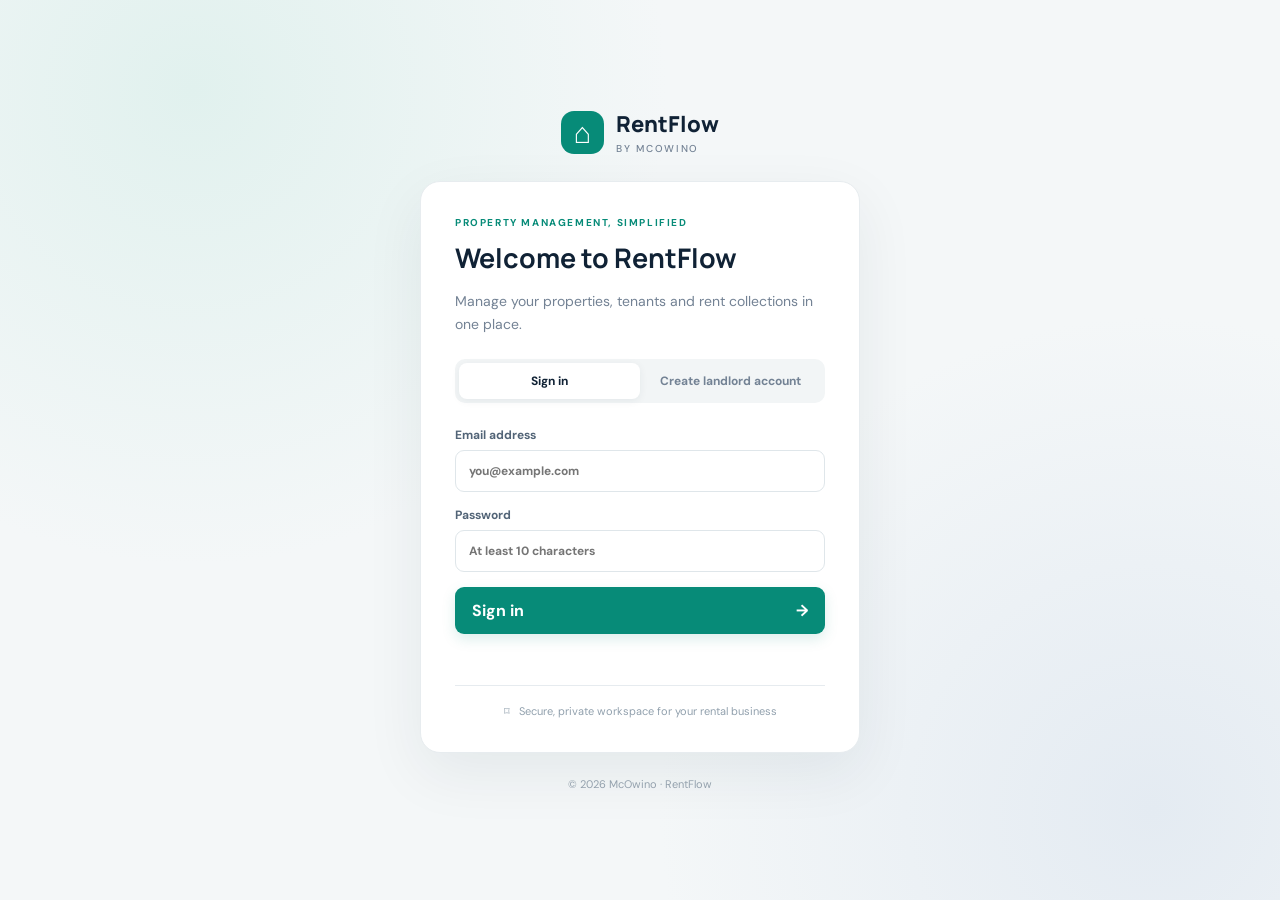
==== frontend/index.html @ e42f2692 "Update index.html" ====
<!doctype html><html lang="en"><head><meta charset="utf-8"><meta name="viewport" content="width=device-width,initial-scale=1"><meta name="theme-color" content="#102235"><meta name="description" content="RentFlow by McOwino — property, tenant and rent management platform."><title>RentFlow by McOwino</title><link rel="preconnect" href="https://fonts.googleapis.com"><link href="https://fonts.googleapis.com/css2?family=DM+Sans:wght@400;500;600;700&family=Manrope:wght@600;700;800&display=swap" rel="stylesheet"><link rel="stylesheet" href="style.css"></head><body><div id="app"><section class="auth-shell"><div class="brand"><span class="brand-icon">⌂</span><span>RentFlow <small>by McOwino</small></span></div><div class="auth-card"><div class="eyebrow">PROPERTY MANAGEMENT, SIMPLIFIED</div><h1>Welcome to RentFlow</h1><p class="muted">Manage your properties, tenants and rent collections in one place.</p><div class="tabs"><button class="tab active" data-tab="login">Sign in</button><button class="tab" data-tab="signup">Create landlord account</button></div><form id="authForm"><label id="nameWrap" class="hidden">Full name<input name="name" autocomplete="name"></label><label>Email address<input name="email" type="email" required autocomplete="email" placeholder="you@example.com"></label><label>Password<input name="password" type="password" required minlength="10" autocomplete="current-password" placeholder="At least 10 characters"></label><button class="primary wide" type="submit" id="authSubmit">Sign in <span>→</span></button><div id="authError" class="error"></div></form><div class="secure-note">⌑ &nbsp; Secure, private workspace for your rental business</div></div><footer>© <span id="year"></span> McOwino · RentFlow</footer></section></div><script src="app.js"></script></body></html>

<!-- TWITTER / X -->
<meta name="twitter:card" content="summary_large_image">
<meta name="twitter:title" content="RentFlow by McOwino">
<meta name="twitter:description" content="Smart tenant management and seamless rent payment solutions.">
<meta name="twitter:image" content="https://222renflow.vercel.app/img/rentflow.png">

<!-- OPEN GRAPH -->
<meta property="og:type" content="website">
<meta property="og:title" content="RentFlow by McOwino | Smart Property Management">
<meta property="og:description" content="Manage tenants, track rent payments, monitor properties and simplify rental management with RentFlow.">
<meta property="og:site_name" content="RentFlow by McOwino">
<meta property="og:url" content="https://222rentflow.vercel.app">
<meta property="og:image" content="https://222rentflow.vercel.app/img/rentflow.png">
<meta property="og:image:alt" content="RentFlow by McOwino Logo">
<meta property="og:image:type" content="image/png">
---- frontend/style.css ----
:root{--navy:#102235;--navy2:#172f45;--teal:#078b78;--teal2:#0ba58e;--ink:#182b3c;--muted:#738294;--line:#e6ebef;--bg:#f4f7f8;--white:#fff;--red:#c44747;--gold:#d9a441}*{box-sizing:border-box}body{margin:0;background:var(--bg);color:var(--ink);font-family:'DM Sans',sans-serif}button,input,select,textarea{font:inherit}button{cursor:pointer}.auth-shell{min-height:100vh;display:flex;flex-direction:column;align-items:center;justify-content:center;padding:32px 18px;background:radial-gradient(circle at 15% 10%,#e1f1ee 0,transparent 35%),radial-gradient(circle at 90% 90%,#e4ebf2 0,transparent 35%),var(--bg)}.brand{display:flex;align-items:center;gap:12px;margin-bottom:26px;font:800 22px Manrope;color:var(--navy)}.brand small{display:block;font:500 10px 'DM Sans';letter-spacing:1.7px;color:var(--muted);text-transform:uppercase;margin-top:3px}.brand-icon{width:43px;height:43px;border-radius:13px;background:var(--teal);color:white;display:grid;place-items:center;font-size:29px}.auth-card{width:min(100%,440px);background:#fff;border:1px solid #e7ecef;border-radius:20px;padding:34px;box-shadow:0 20px 60px #142b3c12}.eyebrow{font-size:10px;font-weight:700;letter-spacing:1.6px;color:var(--teal)}h1,h2,h3{font-family:Manrope;margin:10px 0;color:var(--navy)}h1{font-size:27px}.muted{color:var(--muted);font-size:14px;line-height:1.6}.tabs{display:flex;background:#f2f5f6;padding:4px;border-radius:10px;margin:24px 0}.tab{border:0;background:none;padding:10px;flex:1;border-radius:8px;color:var(--muted);font-size:12px;font-weight:700}.tab.active{background:#fff;color:var(--navy);box-shadow:0 2px 8px #152d4010}label{display:block;font-size:12px;font-weight:700;color:#526477;margin:15px 0}input,select,textarea{display:block;width:100%;margin-top:7px;padding:12px 13px;border:1px solid #dfe6ea;border-radius:9px;background:#fff;color:var(--ink);outline:none}input:focus,select:focus,textarea:focus{border-color:var(--teal);box-shadow:0 0 0 3px #078b7818}.primary{border:0;background:var(--teal);color:white;padding:13px 17px;border-radius:9px;font-weight:700;box-shadow:0 5px 14px #078b7825}.primary:hover{background:var(--teal2)}.wide{width:100%;margin-top:12px;display:flex;justify-content:space-between}.error{color:var(--red);font-size:12px;margin-top:10px;min-height:16px}.secure-note{text-align:center;border-top:1px solid var(--line);margin-top:25px;padding-top:18px;color:#91a0ad;font-size:11px}footer{margin-top:24px;color:#94a1ad;font-size:11px}.hidden{display:none!important}.layout{min-height:100vh;display:grid;grid-template-columns:248px 1fr}.sidebar{background:var(--navy);color:#d9e4eb;padding:24px 16px;display:flex;flex-direction:column}.side-brand{display:flex;align-items:center;gap:10px;font:800 18px Manrope;color:white;padding:0 8px 28px}.side-brand .brand-icon{width:36px;height:36px}.side-label{font-size:9px;letter-spacing:1.5px;color:#8098a9;font-weight:700;padding:14px 10px 8px}.nav{display:flex;align-items:center;gap:12px;padding:11px 12px;border-radius:8px;color:#b9c9d4;font-size:13px;border:0;background:none;text-align:left;width:100%}.nav:hover,.nav.active{background:#ffffff13;color:#fff}.nav.active{box-shadow:inset 3px 0 var(--teal2)}.side-bottom{margin-top:auto;border-top:1px solid #ffffff18;padding-top:15px}.main{min-width:0}.topbar{height:72px;background:white;border-bottom:1px solid var(--line);display:flex;align-items:center;justify-content:space-between;padding:0 30px}.topbar h2{font-size:17px;margin:0}.user-chip{display:flex;align-items:center;gap:10px;font-size:12px}.avatar{width:34px;height:34px;border-radius:50%;display:grid;place-items:center;background:#dff2ed;color:var(--teal);font-weight:800}.content{padding:28px 30px;max-width:1440px;margin:auto}.page-head{display:flex;justify-content:space-between;align-items:center;margin-bottom:22px;gap:12px}.page-head h1{font-size:23px;margin:0}.page-head p{margin:5px 0 0;color:var(--muted);font-size:12px}.grid{display:grid;grid-template-columns:repeat(4,minmax(0,1fr));gap:15px}.metric,.panel{background:white;border:1px solid var(--line);border-radius:13px;padding:18px}.metric .label{color:var(--muted);font-size:11px;font-weight:600}.metric .value{font:800 25px Manrope;color:var(--navy);margin-top:10px}.metric .hint{font-size:10px;color:#9aa7b2;margin-top:5px}.panel{margin-top:18px}.panel-head{display:flex;align-items:center;justify-content:space-between;margin-bottom:14px}.panel-head h3{font-size:14px;margin:0}.table-wrap{overflow:auto}table{width:100%;border-collapse:collapse;font-size:12px;white-space:nowrap}th{text-align:left;color:#82909d;font-size:10px;text-transform:uppercase;letter-spacing:.6px;padding:12px;border-bottom:1px solid var(--line)}td{padding:13px 12px;border-bottom:1px solid #eff2f4}tr:last-child td{border-bottom:0}.status{display:inline-block;border-radius:20px;padding:5px 9px;font-size:10px;font-weight:700;background:#edf1f3;color:#627384}.status.PAID,.status.ACTIVE,.status.RESOLVED{background:#e4f5ef;color:#087b62}.status.UNPAID,.status.OPEN{background:#fff3df;color:#a66b12}.status.PARTIAL,.status.PENDING{background:#eaf1ff;color:#4269a8}.toolbar{display:flex;gap:9px;align-items:center;flex-wrap:wrap}.btn{border:1px solid var(--line);background:white;border-radius:8px;padding:10px 13px;font-size:11px;font-weight:700;color:var(--ink)}.btn.primary{background:var(--teal);border-color:var(--teal);color:white}.form-grid{display:grid;grid-template-columns:1fr 1fr;gap:0 14px}.form-grid .full{grid-column:1/-1}.modal-back{position:fixed;inset:0;background:#0c1d2c80;display:grid;place-items:center;padding:20px;z-index:5}.modal{background:white;border-radius:15px;padding:24px;width:min(100%,520px);max-height:90vh;overflow:auto}.modal-head{display:flex;justify-content:space-between;align-items:center}.modal-head h3{margin:0}.close{border:0;background:#eef2f4;border-radius:50%;width:30px;height:30px}.toast{position:fixed;right:22px;bottom:22px;background:var(--navy);color:white;padding:13px 17px;border-radius:9px;font-size:12px;z-index:9;box-shadow:0 8px 30px #0002}.empty{padding:28px;text-align:center;color:#94a1ad;font-size:12px}.mobile-menu{display:none}@media(max-width:900px){.grid{grid-template-columns:repeat(2,minmax(0,1fr))}.layout{grid-template-columns:205px 1fr}.content{padding:22px 18px}.topbar{padding:0 18px}}@media(max-width:650px){.layout{display:block}.sidebar{position:fixed;z-index:4;left:-260px;top:0;bottom:0;width:245px;transition:left .2s}.sidebar.open{left:0}.mobile-menu{display:inline-flex;border:0;background:#edf3f3;border-radius:8px;padding:8px}.topbar{height:62px;padding:0 14px}.content{padding:19px 13px}.grid{gap:9px}.metric{padding:13px}.metric .value{font-size:20px}.metric .label{font-size:10px}.page-head{align-items:flex-start;flex-direction:column}.form-grid{grid-template-columns:1fr}.form-grid .full{grid-column:auto}.auth-card{padding:25px 21px}}
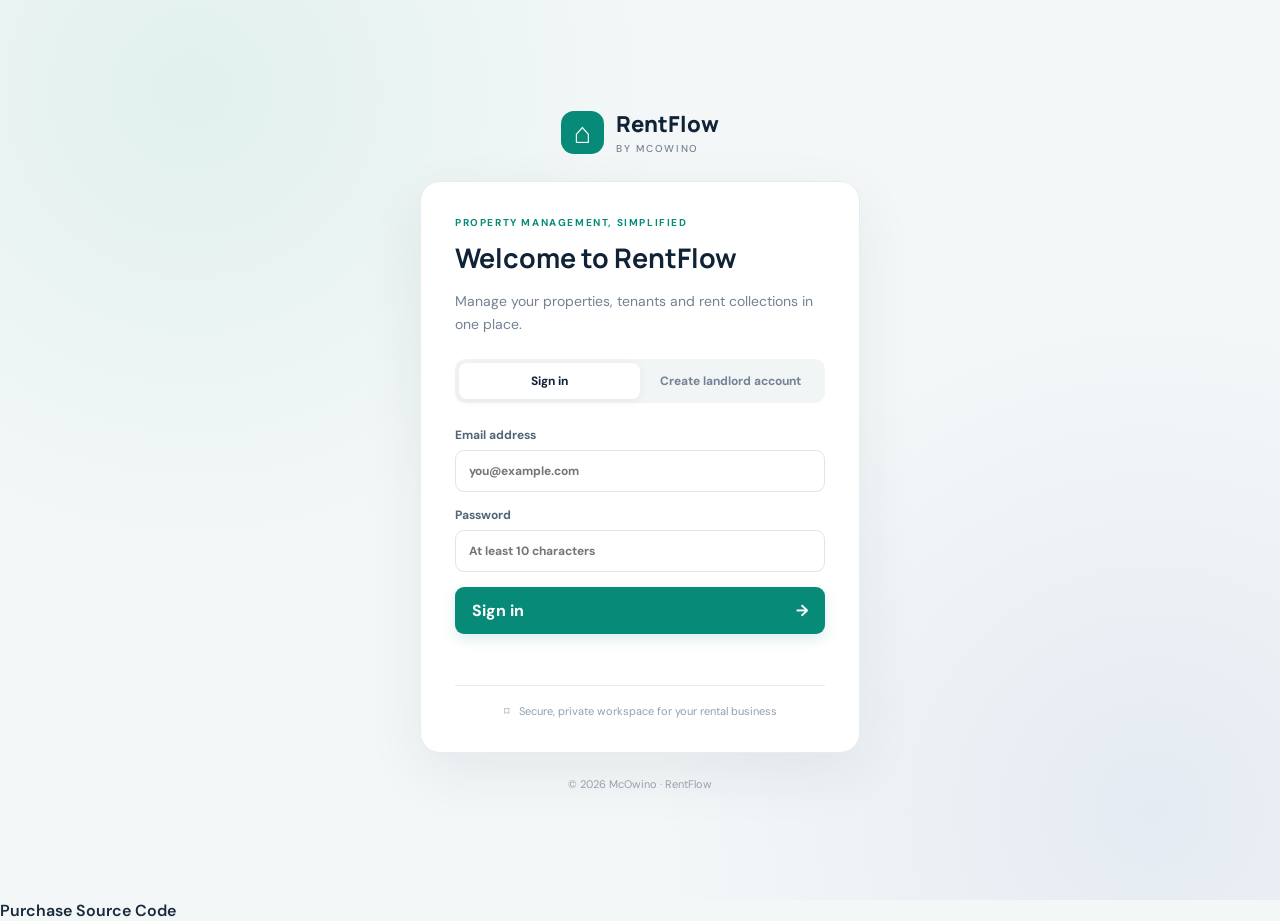
==== commit 83d78aa0: "Update index.html" ====
--- a/frontend/index.html
+++ b/frontend/index.html
@@ -4,7 +4,7 @@
 <meta name="twitter:card" content="summary_large_image">
 <meta name="twitter:title" content="RentFlow by McOwino">
 <meta name="twitter:description" content="Smart tenant management and seamless rent payment solutions.">
-<meta name="twitter:image" content="https://222renflow.vercel.app/img/rentflow.png">
+<meta name="twitter:image" content="https://raw.githubusercontent.com/22techiq/RentFlow/refs/heads/main/img/rentflow.png">
 
 <!-- OPEN GRAPH -->
 <meta property="og:type" content="website">
@@ -12,6 +12,122 @@
 <meta property="og:description" content="Manage tenants, track rent payments, monitor properties and simplify rental management with RentFlow.">
 <meta property="og:site_name" content="RentFlow by McOwino">
 <meta property="og:url" content="https://222rentflow.vercel.app">
-<meta property="og:image" content="https://222rentflow.vercel.app/img/rentflow.png">
+<meta property="og:image" content="https://raw.githubusercontent.com/22techiq/RentFlow/refs/heads/main/img/rentflow.png">
 <meta property="og:image:alt" content="RentFlow by McOwino Logo">
 <meta property="og:image:type" content="image/png">
+
+
+<!-- FAVICON -->
+<link rel="icon" type="image/png" href="https://raw.githubusercontent.com/22techiq/RentFlow/refs/heads/main/img/rentflow.png">
+<link rel="icon" type="image/x-icon" href="/img/rentflow.png">
+<link rel="apple-touch-icon" href="/img/rentflow.png">
+
+
+
+
+
+
+
+<!-- RentFlow Source Code Purchase Modal
+     Paste the trigger link and modal markup into your RentFlow footer/layout.
+     Replace APPS_SCRIPT_WEB_APP_URL with the deployed Apps Script /exec URL.
+-->
+<a href="#" id="rentflowPurchaseLink" class="rf-purchase-link">Purchase Source Code</a>
+
+<div class="rf-modal" id="rfPurchaseModal" aria-hidden="true">
+  <div class="rf-modal-backdrop" data-rf-close></div>
+  <section class="rf-modal-card" role="dialog" aria-modal="true" aria-labelledby="rfTitle">
+    <button class="rf-close" type="button" aria-label="Close" data-rf-close>&times;</button>
+    <div class="rf-brand-mark">RF</div>
+    <p class="rf-eyebrow">RENTFLOW BY McOWINO</p>
+    <h2 id="rfTitle">Own the RentFlow source code</h2>
+    <p class="rf-description">Get the complete RentFlow source-code package for deployment and use in one project.</p>
+    <div class="rf-price">KSh 5,000 <small>one-time</small></div>
+    <ul class="rf-includes">
+      <li>Complete source-code package</li>
+      <li>Single-project licence</li>
+      <li>Installation and configuration notes</li>
+      <li>Email delivery after verified payment</li>
+    </ul>
+
+    <form id="rfPurchaseForm" target="rfCheckoutFrame" method="post"
+          action="APPS_SCRIPT_WEB_APP_URL">
+      <input type="hidden" name="action" value="createCheckout">
+      <label>Full name<input name="customer_name" autocomplete="name" required maxlength="90"></label>
+      <label>Email address<input name="customer_email" type="email" autocomplete="email" required maxlength="160"></label>
+      <label>M-Pesa phone number<input name="customer_phone" type="tel" autocomplete="tel" placeholder="07XXXXXXXX" required></label>
+      <button id="rfPayButton" type="submit">Continue to secure payment</button>
+      <p class="rf-status" id="rfStatus" role="status" aria-live="polite"></p>
+    </form>
+    <p class="rf-secure-note">Secure checkout powered by IntaSend. Payment is verified before delivery.</p>
+    <iframe name="rfCheckoutFrame" id="rfCheckoutFrame" title="Secure checkout response" hidden></iframe>
+  </section>
+</div>
+
+<style>
+.rf-purchase-link{color:inherit;text-decoration:none;font-weight:600}
+.rf-purchase-link:hover{text-decoration:underline}
+.rf-modal{display:none;position:fixed;inset:0;z-index:99999;align-items:center;justify-content:center;padding:18px;font-family:Inter,system-ui,sans-serif}
+.rf-modal.is-open{display:flex}
+.rf-modal-backdrop{position:absolute;inset:0;background:rgba(5,18,38,.76);backdrop-filter:blur(7px)}
+.rf-modal-card{position:relative;width:min(100%,480px);max-height:92vh;overflow:auto;background:#fff;color:#12233e;border-radius:22px;padding:30px;box-shadow:0 25px 90px #06152d66}
+.rf-close{position:absolute;right:17px;top:12px;border:0;background:#edf2f7;color:#233b5e;width:36px;height:36px;border-radius:50%;font-size:25px;cursor:pointer}
+.rf-brand-mark{width:48px;height:48px;display:grid;place-items:center;border-radius:14px;background:linear-gradient(135deg,#102b55,#08b58a);color:white;font-weight:900;font-size:19px}
+.rf-eyebrow{font-size:10px;letter-spacing:2px;font-weight:800;color:#078b78;margin:15px 0 7px}
+.rf-modal-card h2{font-size:25px;line-height:1.15;margin:0 35px 9px 0;color:#102b55}
+.rf-description{font-size:13px;line-height:1.6;color:#64748b;margin:0}
+.rf-price{font-size:30px;font-weight:850;color:#078b78;margin:18px 0 12px}
+.rf-price small{font-size:11px;font-weight:500;color:#64748b}
+.rf-includes{list-style:none;padding:0;margin:0 0 18px;display:grid;gap:8px;font-size:13px;color:#334155}
+.rf-includes li:before{content:"✓";color:#08a77c;font-weight:900;margin-right:9px}
+#rfPurchaseForm{display:grid;gap:11px}
+#rfPurchaseForm label{display:grid;gap:5px;font-size:12px;font-weight:700;color:#334155}
+#rfPurchaseForm input{width:100%;box-sizing:border-box;padding:12px 13px;border:1px solid #d9e2ec;border-radius:10px;font:inherit;font-size:14px;outline:none}
+#rfPurchaseForm input:focus{border-color:#078b78;box-shadow:0 0 0 3px #08b58a20}
+#rfPayButton{border:0;border-radius:11px;padding:14px;background:linear-gradient(100deg,#102b55,#078b78);color:white;font-weight:800;font-size:14px;cursor:pointer}
+#rfPayButton:disabled{opacity:.6;cursor:wait}
+.rf-status{min-height:16px;margin:0;font-size:12px;color:#b45309}
+.rf-secure-note{text-align:center;font-size:10px;color:#718096;margin:14px 0 0}
+@media(max-width:480px){.rf-modal-card{padding:23px 19px;border-radius:18px}.rf-modal-card h2{font-size:22px}}
+</style>
+
+<script>
+(function(){
+  const APPS_SCRIPT_WEB_APP_URL = 'https://script.google.com/macros/s/AKfycbwdoFJriINukRblxPjAjIu1DCdqUyJiVUG3t9NPYS4rsVOQ9B_yomxcTyR0nZoio3Jb/exec';
+  const modal = document.getElementById('rfPurchaseModal');
+  const link = document.getElementById('rentflowPurchaseLink');
+  const form = document.getElementById('rfPurchaseForm');
+  const frame = document.getElementById('rfCheckoutFrame');
+  const payButton = document.getElementById('rfPayButton');
+  const status = document.getElementById('rfStatus');
+
+  // Set the same deployment URL in the form action and this constant.
+  form.action = APPS_SCRIPT_WEB_APP_URL;
+
+  function openModal(){ modal.classList.add('is-open'); modal.setAttribute('aria-hidden','false'); }
+  function closeModal(){ modal.classList.remove('is-open'); modal.setAttribute('aria-hidden','true'); }
+  link.addEventListener('click', function(e){ e.preventDefault(); openModal(); });
+  modal.querySelectorAll('[data-rf-close]').forEach(el=>el.addEventListener('click',closeModal));
+  document.addEventListener('keydown',e=>{if(e.key==='Escape')closeModal();});
+
+  form.addEventListener('submit',function(){
+    payButton.disabled=true;
+    payButton.textContent='Preparing secure checkout…';
+    status.textContent='Please wait. Do not close this window.';
+  });
+
+  // Apps Script returns this message from the hidden iframe after creating an order.
+  window.addEventListener('message',function(event){
+    if(event.source !== frame.contentWindow) return;
+    const data = event.data || {};
+    payButton.disabled=false;
+    payButton.textContent='Continue to secure payment';
+    if(data.ok && data.checkoutUrl && /^https:\/\/([a-z0-9-]+\.)*intasend\.com\//i.test(data.checkoutUrl)){
+      status.textContent='Opening IntaSend checkout…';
+      window.location.assign(data.checkoutUrl);
+    } else {
+      status.textContent=data.message || 'Unable to start checkout. Please try again.';
+    }
+  });
+})();
+</script>
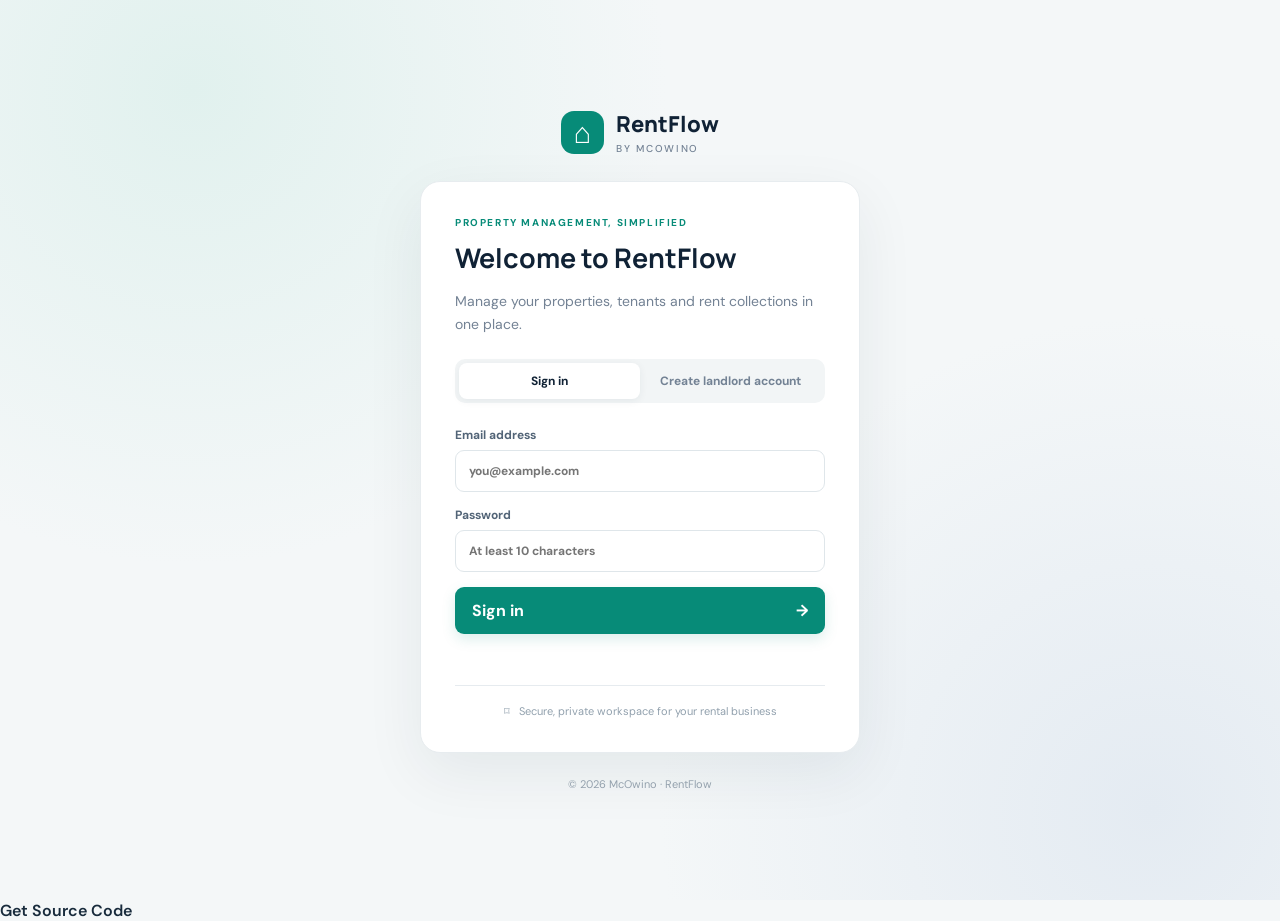
==== commit a44213b3: "Update purchase link text and Apps Script URL" ====
--- a/frontend/index.html
+++ b/frontend/index.html
@@ -25,34 +25,24 @@
 
 
 
-
-
-
-<!-- RentFlow Source Code Purchase Modal
-     Paste the trigger link and modal markup into your RentFlow footer/layout.
-     Replace APPS_SCRIPT_WEB_APP_URL with the deployed Apps Script /exec URL.
--->
-<a href="#" id="rentflowPurchaseLink" class="rf-purchase-link">Purchase Source Code</a>
-
+<!-- RentFlow Source Purchase Modal | corrected iframe bridge -->
+<a href="#" id="rentflowPurchaseLink" class="rf-purchase-link">Get Source Code</a>
 <div class="rf-modal" id="rfPurchaseModal" aria-hidden="true">
   <div class="rf-modal-backdrop" data-rf-close></div>
   <section class="rf-modal-card" role="dialog" aria-modal="true" aria-labelledby="rfTitle">
     <button class="rf-close" type="button" aria-label="Close" data-rf-close>&times;</button>
     <div class="rf-brand-mark">RF</div>
-    <p class="rf-eyebrow">RENTFLOW BY McOWINO</p>
+    <p class="rf-eyebrow">RENTFLOW BY McOwino</p>
     <h2 id="rfTitle">Own the RentFlow source code</h2>
     <p class="rf-description">Get the complete RentFlow source-code package for deployment and use in one project.</p>
     <div class="rf-price">KSh 5,000 <small>one-time</small></div>
     <ul class="rf-includes">
-      <li>Complete source-code package</li>
-      <li>Single-project licence</li>
-      <li>Installation and configuration notes</li>
-      <li>Email delivery after verified payment</li>
+      <li>Complete source-code package</li><li>Single-project licence</li>
+      <li>Installation and configuration notes</li><li>Email delivery after verified payment</li>
     </ul>
-
-    <form id="rfPurchaseForm" target="rfCheckoutFrame" method="post"
-          action="APPS_SCRIPT_WEB_APP_URL">
+    <form id="rfPurchaseForm" target="rfCheckoutFrame" method="post">
       <input type="hidden" name="action" value="createCheckout">
+      <input type="hidden" name="request_nonce" id="rfRequestNonce" value="">
       <label>Full name<input name="customer_name" autocomplete="name" required maxlength="90"></label>
       <label>Email address<input name="customer_email" type="email" autocomplete="email" required maxlength="160"></label>
       <label>M-Pesa phone number<input name="customer_phone" type="tel" autocomplete="tel" placeholder="07XXXXXXXX" required></label>
@@ -60,74 +50,71 @@
       <p class="rf-status" id="rfStatus" role="status" aria-live="polite"></p>
     </form>
     <p class="rf-secure-note">Secure checkout powered by IntaSend. Payment is verified before delivery.</p>
-    <iframe name="rfCheckoutFrame" id="rfCheckoutFrame" title="Secure checkout response" hidden></iframe>
+    <iframe name="rfCheckoutFrame" id="rfCheckoutFrame" title="Secure checkout response" style="display:none" aria-hidden="true"></iframe>
   </section>
 </div>
-
 <style>
-.rf-purchase-link{color:inherit;text-decoration:none;font-weight:600}
-.rf-purchase-link:hover{text-decoration:underline}
+.rf-purchase-link{color:inherit;text-decoration:none;font-weight:600}.rf-purchase-link:hover{text-decoration:underline}
 .rf-modal{display:none;position:fixed;inset:0;z-index:99999;align-items:center;justify-content:center;padding:18px;font-family:Inter,system-ui,sans-serif}
-.rf-modal.is-open{display:flex}
-.rf-modal-backdrop{position:absolute;inset:0;background:rgba(5,18,38,.76);backdrop-filter:blur(7px)}
+.rf-modal.is-open{display:flex}.rf-modal-backdrop{position:absolute;inset:0;background:rgba(5,18,38,.76);backdrop-filter:blur(7px)}
 .rf-modal-card{position:relative;width:min(100%,480px);max-height:92vh;overflow:auto;background:#fff;color:#12233e;border-radius:22px;padding:30px;box-shadow:0 25px 90px #06152d66}
 .rf-close{position:absolute;right:17px;top:12px;border:0;background:#edf2f7;color:#233b5e;width:36px;height:36px;border-radius:50%;font-size:25px;cursor:pointer}
 .rf-brand-mark{width:48px;height:48px;display:grid;place-items:center;border-radius:14px;background:linear-gradient(135deg,#102b55,#08b58a);color:white;font-weight:900;font-size:19px}
-.rf-eyebrow{font-size:10px;letter-spacing:2px;font-weight:800;color:#078b78;margin:15px 0 7px}
-.rf-modal-card h2{font-size:25px;line-height:1.15;margin:0 35px 9px 0;color:#102b55}
-.rf-description{font-size:13px;line-height:1.6;color:#64748b;margin:0}
-.rf-price{font-size:30px;font-weight:850;color:#078b78;margin:18px 0 12px}
-.rf-price small{font-size:11px;font-weight:500;color:#64748b}
-.rf-includes{list-style:none;padding:0;margin:0 0 18px;display:grid;gap:8px;font-size:13px;color:#334155}
-.rf-includes li:before{content:"✓";color:#08a77c;font-weight:900;margin-right:9px}
-#rfPurchaseForm{display:grid;gap:11px}
-#rfPurchaseForm label{display:grid;gap:5px;font-size:12px;font-weight:700;color:#334155}
+.rf-eyebrow{font-size:10px;letter-spacing:2px;font-weight:800;color:#078b78;margin:15px 0 7px}.rf-modal-card h2{font-size:25px;line-height:1.15;margin:0 35px 9px 0;color:#102b55}
+.rf-description{font-size:13px;line-height:1.6;color:#64748b;margin:0}.rf-price{font-size:30px;font-weight:850;color:#078b78;margin:18px 0 12px}.rf-price small{font-size:11px;font-weight:500;color:#64748b}
+.rf-includes{list-style:none;padding:0;margin:0 0 18px;display:grid;gap:8px;font-size:13px;color:#334155}.rf-includes li:before{content:"✓";color:#08a77c;font-weight:900;margin-right:9px}
+#rfPurchaseForm{display:grid;gap:11px}#rfPurchaseForm label{display:grid;gap:5px;font-size:12px;font-weight:700;color:#334155}
 #rfPurchaseForm input{width:100%;box-sizing:border-box;padding:12px 13px;border:1px solid #d9e2ec;border-radius:10px;font:inherit;font-size:14px;outline:none}
-#rfPurchaseForm input:focus{border-color:#078b78;box-shadow:0 0 0 3px #08b58a20}
-#rfPayButton{border:0;border-radius:11px;padding:14px;background:linear-gradient(100deg,#102b55,#078b78);color:white;font-weight:800;font-size:14px;cursor:pointer}
-#rfPayButton:disabled{opacity:.6;cursor:wait}
-.rf-status{min-height:16px;margin:0;font-size:12px;color:#b45309}
-.rf-secure-note{text-align:center;font-size:10px;color:#718096;margin:14px 0 0}
+#rfPurchaseForm input:focus{border-color:#078b78;box-shadow:0 0 0 3px #08b58a20}#rfPayButton{border:0;border-radius:11px;padding:14px;background:linear-gradient(100deg,#102b55,#078b78);color:white;font-weight:800;font-size:14px;cursor:pointer}
+#rfPayButton:disabled{opacity:.6;cursor:wait}.rf-status{min-height:16px;margin:0;font-size:12px;color:#b45309}.rf-secure-note{text-align:center;font-size:10px;color:#718096;margin:14px 0 0}
 @media(max-width:480px){.rf-modal-card{padding:23px 19px;border-radius:18px}.rf-modal-card h2{font-size:22px}}
 </style>
-
 <script>
 (function(){
-  const APPS_SCRIPT_WEB_APP_URL = 'https://script.google.com/macros/s/AKfycbwdoFJriINukRblxPjAjIu1DCdqUyJiVUG3t9NPYS4rsVOQ9B_yomxcTyR0nZoio3Jb/exec';
-  const modal = document.getElementById('rfPurchaseModal');
-  const link = document.getElementById('rentflowPurchaseLink');
-  const form = document.getElementById('rfPurchaseForm');
-  const frame = document.getElementById('rfCheckoutFrame');
-  const payButton = document.getElementById('rfPayButton');
-  const status = document.getElementById('rfStatus');
-
-  // Set the same deployment URL in the form action and this constant.
-  form.action = APPS_SCRIPT_WEB_APP_URL;
-
-  function openModal(){ modal.classList.add('is-open'); modal.setAttribute('aria-hidden','false'); }
-  function closeModal(){ modal.classList.remove('is-open'); modal.setAttribute('aria-hidden','true'); }
-  link.addEventListener('click', function(e){ e.preventDefault(); openModal(); });
+  'use strict';
+  // IMPORTANT: replace this with the deployed Apps Script URL ending in /exec.
+  const APPS_SCRIPT_WEB_APP_URL = 'https://script.google.com/macros/s/AKfycbxuIeJJh0wiMqZ5JG-SlP68F_cyio_tlLuP8m4VjEeR0Z4jMbw8bPCC0GCiN_x-xVY/exec';
+  const modal=document.getElementById('rfPurchaseModal');
+  const link=document.getElementById('rentflowPurchaseLink');
+  const form=document.getElementById('rfPurchaseForm');
+  const frame=document.getElementById('rfCheckoutFrame');
+  const nonceInput=document.getElementById('rfRequestNonce');
+  const payButton=document.getElementById('rfPayButton');
+  const status=document.getElementById('rfStatus');
+  let timeoutId=null;
+  form.action=APPS_SCRIPT_WEB_APP_URL;
+  function openModal(){modal.classList.add('is-open');modal.setAttribute('aria-hidden','false');}
+  function closeModal(){modal.classList.remove('is-open');modal.setAttribute('aria-hidden','true');}
+  function resetButton(){payButton.disabled=false;payButton.textContent='Continue to secure payment';if(timeoutId)clearTimeout(timeoutId);}
+  link.addEventListener('click',e=>{e.preventDefault();openModal();});
   modal.querySelectorAll('[data-rf-close]').forEach(el=>el.addEventListener('click',closeModal));
   document.addEventListener('keydown',e=>{if(e.key==='Escape')closeModal();});
-
-  form.addEventListener('submit',function(){
-    payButton.disabled=true;
-    payButton.textContent='Preparing secure checkout…';
-    status.textContent='Please wait. Do not close this window.';
+  form.addEventListener('submit',function(e){
+    if(!/^https:\/\/script\.google\.com\/macros\/s\/[^/]+\/exec$/.test(APPS_SCRIPT_WEB_APP_URL)){
+      e.preventDefault();status.textContent='Setup incomplete: add your deployed Apps Script /exec URL in the modal code.';return;
+    }
+    const nonce=(window.crypto&&crypto.randomUUID)?crypto.randomUUID():String(Date.now())+'-'+Math.random().toString(36).slice(2);
+    nonceInput.value=nonce;
+    payButton.disabled=true;payButton.textContent='Preparing secure checkout…';
+    status.textContent='Connecting securely. Please wait…';
+    if(timeoutId)clearTimeout(timeoutId);
+    timeoutId=setTimeout(function(){resetButton();status.textContent='No response from the purchase server. Confirm the Apps Script URL and that the latest deployment is active, then try again.';},25000);
+    form.dataset.activeNonce=nonce;
   });
-
-  // Apps Script returns this message from the hidden iframe after creating an order.
+  // Do not compare event.source: Apps Script HTML Service may use a nested sandbox frame.
+  // A per-request nonce prevents unrelated pages/messages from triggering a redirect.
   window.addEventListener('message',function(event){
-    if(event.source !== frame.contentWindow) return;
-    const data = event.data || {};
-    payButton.disabled=false;
-    payButton.textContent='Continue to secure payment';
-    if(data.ok && data.checkoutUrl && /^https:\/\/([a-z0-9-]+\.)*intasend\.com\//i.test(data.checkoutUrl)){
-      status.textContent='Opening IntaSend checkout…';
-      window.location.assign(data.checkoutUrl);
-    } else {
-      status.textContent=data.message || 'Unable to start checkout. Please try again.';
-    }
+    const data=event.data;
+    if(!data||data.rfPurchaseBridge!==true||!form.dataset.activeNonce||data.nonce!==form.dataset.activeNonce)return;
+    resetButton();
+    if(data.ok&&typeof data.checkoutUrl==='string'){
+      let url;try{url=new URL(data.checkoutUrl);}catch(_){status.textContent='The payment provider returned an invalid checkout address.';return;}
+      if(url.protocol!=='https:'||!/(^|\.)intasend\.com$/.test(url.hostname)){status.textContent='The payment provider returned an untrusted checkout address.';return;}
+      status.textContent='Opening IntaSend secure checkout…';window.location.assign(url.href);
+    }else{status.textContent=data.message||'Unable to start checkout. Please try again.';}
+    delete form.dataset.activeNonce;
   });
 })();
 </script>
+
+
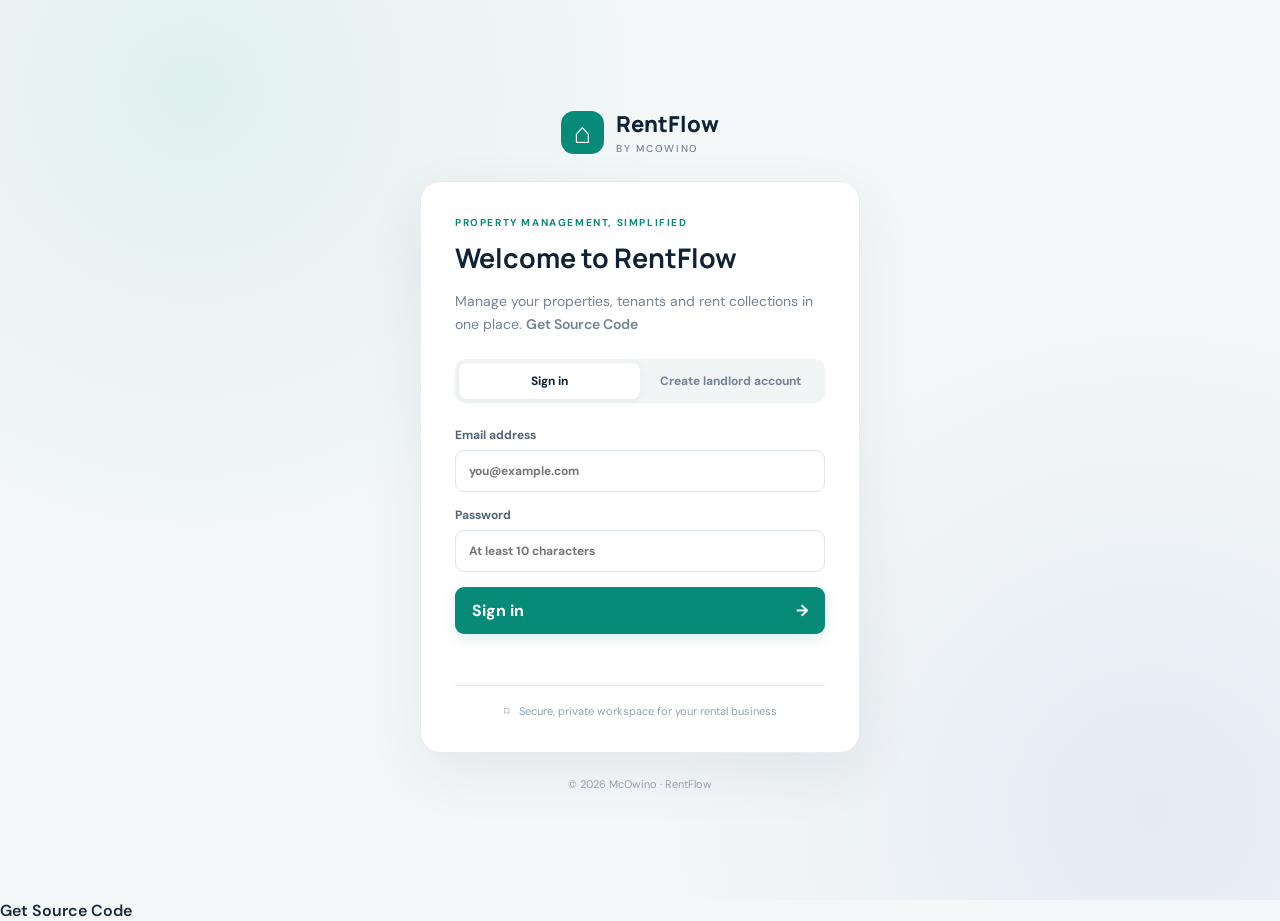
==== commit c380f002: "Add Twitter meta tags to index.html Added Twitter meta tags for better social sharing." ====
--- a/frontend/index.html
+++ b/frontend/index.html
@@ -1,4 +1,4 @@
-<!doctype html><html lang="en"><head><meta charset="utf-8"><meta name="viewport" content="width=device-width,initial-scale=1"><meta name="theme-color" content="#102235"><meta name="description" content="RentFlow by McOwino — property, tenant and rent management platform."><title>RentFlow by McOwino</title><link rel="preconnect" href="https://fonts.googleapis.com"><link href="https://fonts.googleapis.com/css2?family=DM+Sans:wght@400;500;600;700&family=Manrope:wght@600;700;800&display=swap" rel="stylesheet"><link rel="stylesheet" href="style.css"></head><body><div id="app"><section class="auth-shell"><div class="brand"><span class="brand-icon">⌂</span><span>RentFlow <small>by McOwino</small></span></div><div class="auth-card"><div class="eyebrow">PROPERTY MANAGEMENT, SIMPLIFIED</div><h1>Welcome to RentFlow</h1><p class="muted">Manage your properties, tenants and rent collections in one place.</p><div class="tabs"><button class="tab active" data-tab="login">Sign in</button><button class="tab" data-tab="signup">Create landlord account</button></div><form id="authForm"><label id="nameWrap" class="hidden">Full name<input name="name" autocomplete="name"></label><label>Email address<input name="email" type="email" required autocomplete="email" placeholder="you@example.com"></label><label>Password<input name="password" type="password" required minlength="10" autocomplete="current-password" placeholder="At least 10 characters"></label><button class="primary wide" type="submit" id="authSubmit">Sign in <span>→</span></button><div id="authError" class="error"></div></form><div class="secure-note">⌑ &nbsp; Secure, private workspace for your rental business</div></div><footer>© <span id="year"></span> McOwino · RentFlow</footer></section></div><script src="app.js"></script></body></html>
+<!doctype html><html lang="en"><head><meta charset="utf-8"><meta name="viewport" content="width=device-width,initial-scale=1"><meta name="theme-color" content="#102235"><meta name="description" content="RentFlow by McOwino — property, tenant and rent management platform."><title>RentFlow by McOwino</title><link rel="preconnect" href="https://fonts.googleapis.com"><link href="https://fonts.googleapis.com/css2?family=DM+Sans:wght@400;500;600;700&family=Manrope:wght@600;700;800&display=swap" rel="stylesheet"><link rel="stylesheet" href="style.css"></head><body><div id="app"><section class="auth-shell"><div class="brand"><span class="brand-icon">⌂</span><span>RentFlow <small>by McOwino</small></span></div><div class="auth-card"><div class="eyebrow">PROPERTY MANAGEMENT, SIMPLIFIED</div><h1>Welcome to RentFlow</h1><p class="muted">Manage your properties, tenants and rent collections in one place.  <a href="#" id="rentflowPurchaseLink" class="rf-purchase-link">Get Source Code</a>       </p><div class="tabs"><button class="tab active" data-tab="login">Sign in</button><button class="tab" data-tab="signup">Create landlord account</button></div><form id="authForm"><label id="nameWrap" class="hidden">Full name<input name="name" autocomplete="name"></label><label>Email address<input name="email" type="email" required autocomplete="email" placeholder="you@example.com"></label><label>Password<input name="password" type="password" required minlength="10" autocomplete="current-password" placeholder="At least 10 characters"></label><button class="primary wide" type="submit" id="authSubmit">Sign in <span>→</span></button><div id="authError" class="error"></div></form><div class="secure-note">⌑ &nbsp; Secure, private workspace for your rental business</div></div><footer>© <span id="year"></span> McOwino · RentFlow</footer></section></div><script src="app.js"></script></body></html>
 
 <!-- TWITTER / X -->
 <meta name="twitter:card" content="summary_large_image">
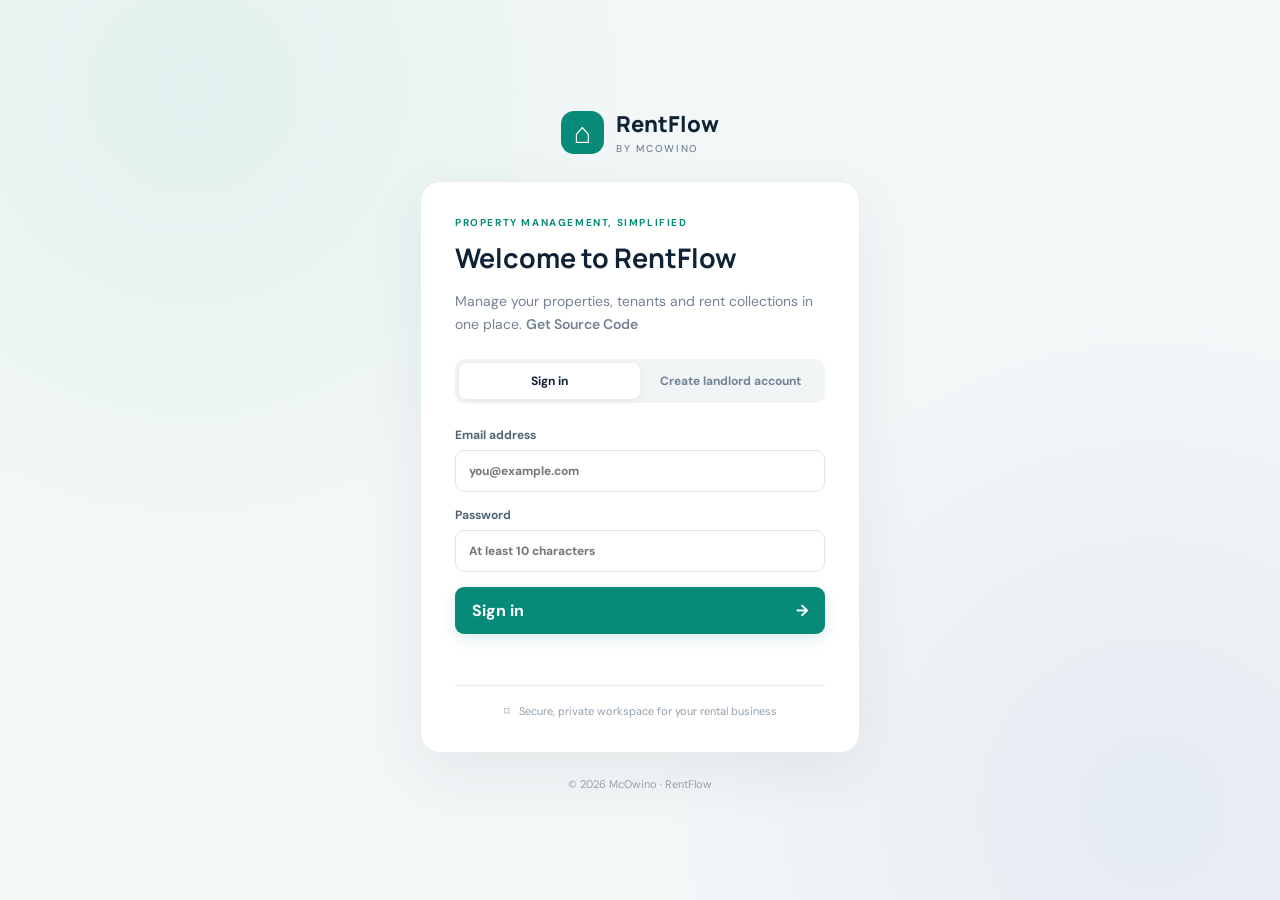
==== commit ec3777df: "Comment out purchase link in RentFlow modal Commented out the 'Get Source Code' link in the RentFlow" ====
--- a/frontend/index.html
+++ b/frontend/index.html
@@ -26,7 +26,7 @@
 
 
 <!-- RentFlow Source Purchase Modal | corrected iframe bridge -->
-<a href="#" id="rentflowPurchaseLink" class="rf-purchase-link">Get Source Code</a>
+<!--<a href="#" id="rentflowPurchaseLink" class="rf-purchase-link">Get Source Code</a>-->
 <div class="rf-modal" id="rfPurchaseModal" aria-hidden="true">
   <div class="rf-modal-backdrop" data-rf-close></div>
   <section class="rf-modal-card" role="dialog" aria-modal="true" aria-labelledby="rfTitle">
